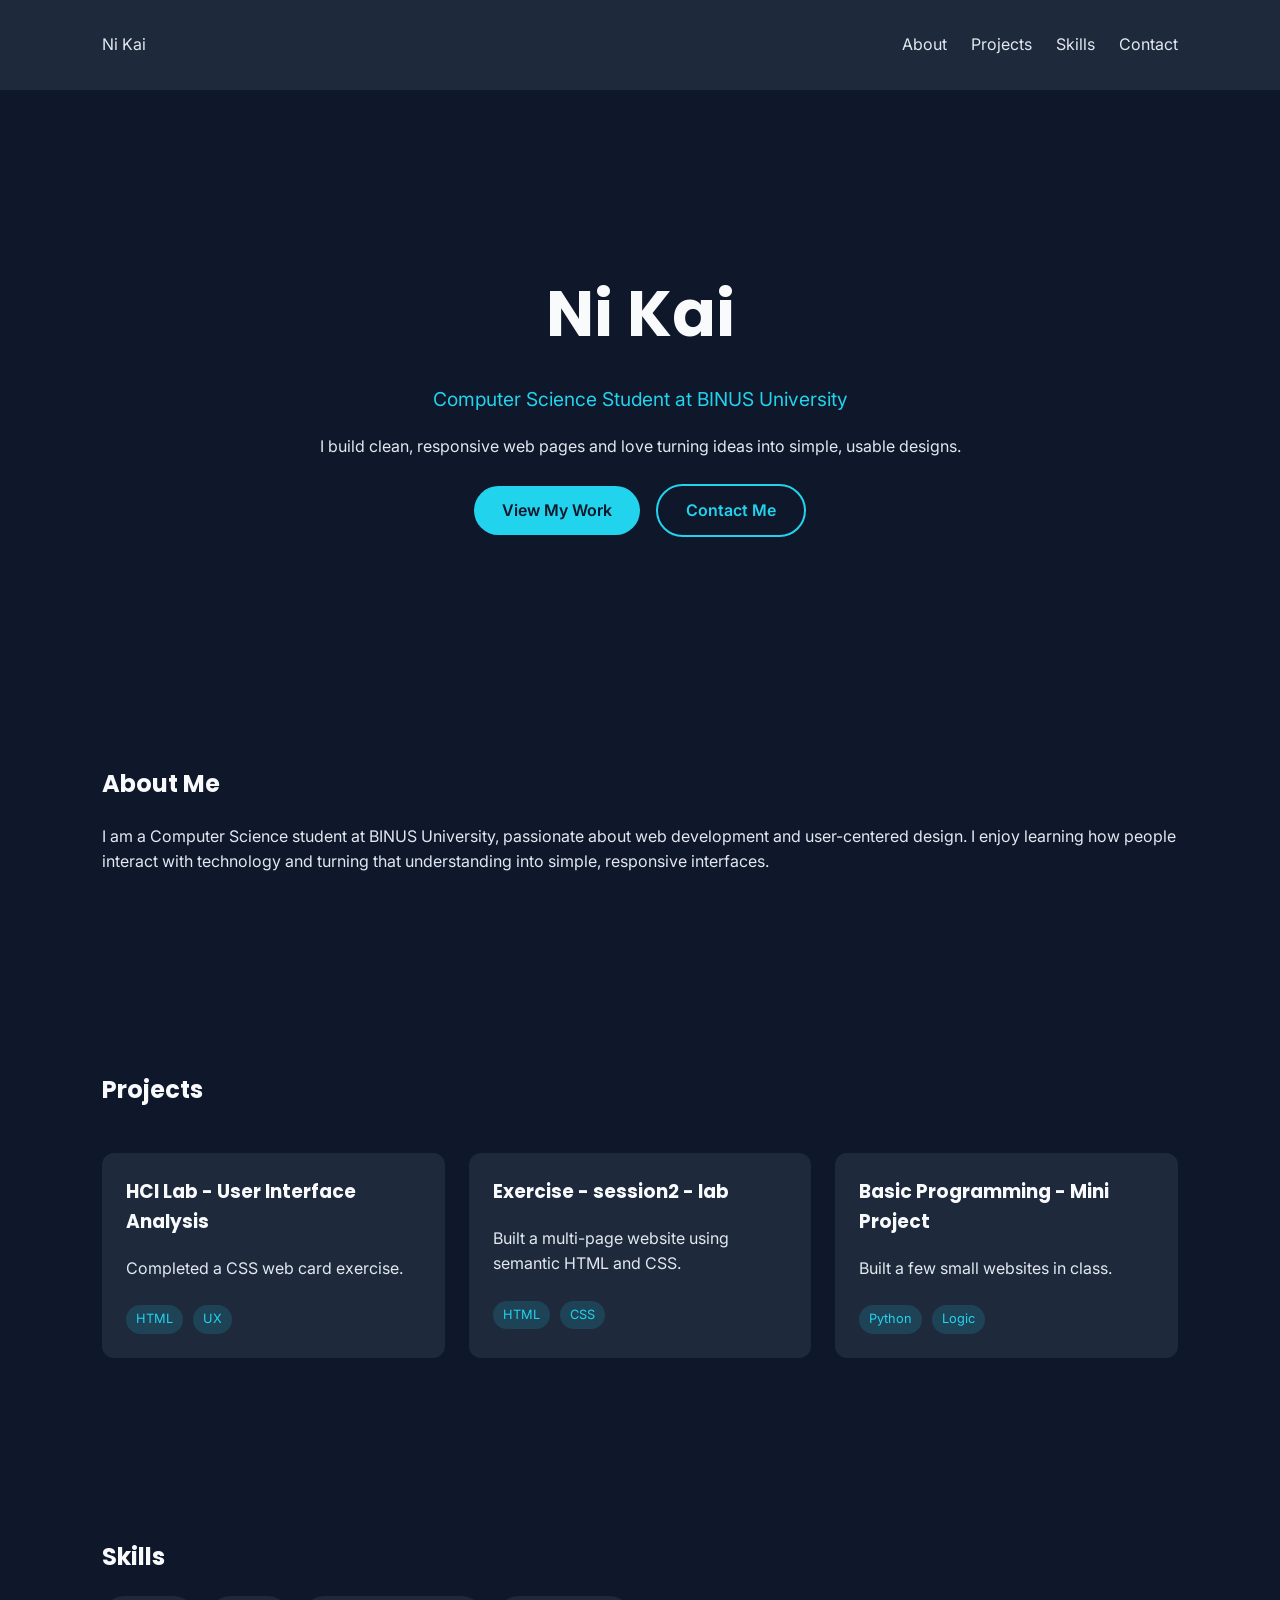
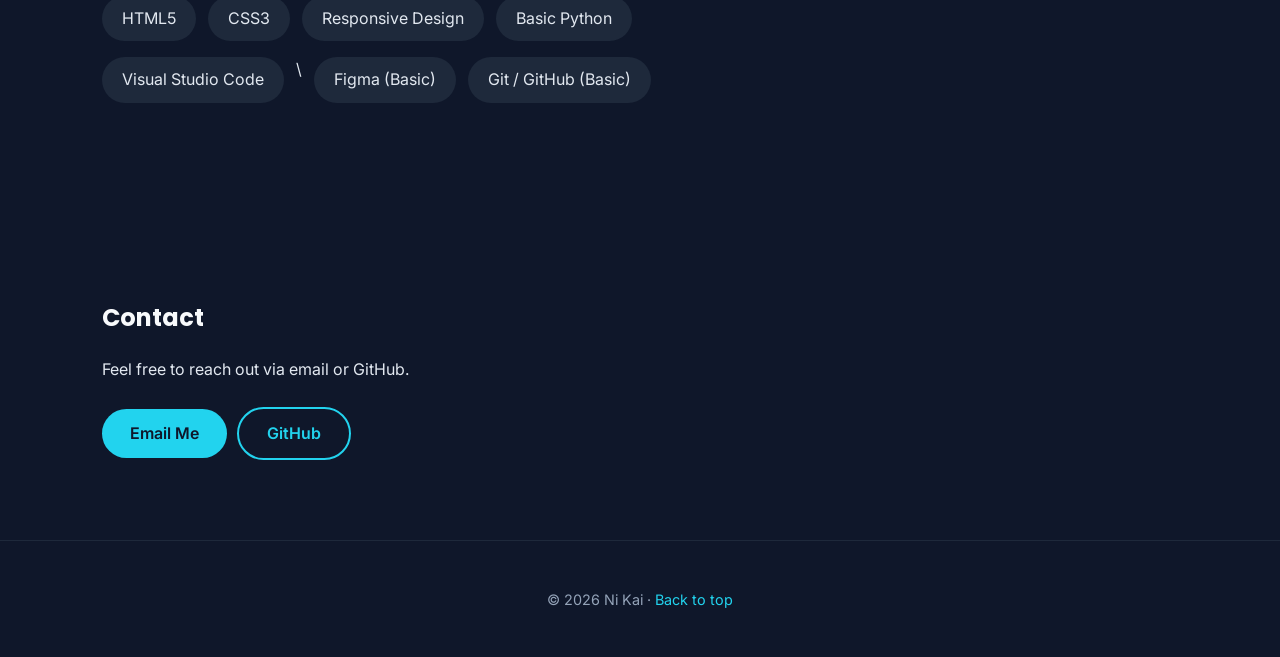
==== index.html @ 9d046895 "Move files to repo root" ====
<!DOCTYPE html>
<html lang="en">
<head>
    <meta charset="UTF-8">
    <meta name="viewport" content="width=device-width, initial-scale=1.0">
    <title>Ni Kai | Portfolio</title>
    <link rel="preconnect" href="https://fonts.googleapis.com">
    <link href="https://fonts.googleapis.com/css2?family=Inter:wght@400;500&family=Poppins:wght@600;700&display=swap" rel="stylesheet">
    <link rel="stylesheet" href="style.css">
</head>
<body>
    <header>
        <nav>
            <div>Ni Kai</div>
            <ul>
                <li><a href="#about">About</a></li>
                <li><a href="#projects">Projects</a></li>
                <li><a href="#skills">Skills</a></li>
                <li><a href="#contact">Contact</a></li>
            </ul>
        </nav>
    </header>

    <main>
        <section id="home">
            <h1>Ni Kai</h1>
            <p class="hero-tagline">Computer Science Student at BINUS University</p>
            <p>I build clean, responsive web pages and love turning ideas into simple, usable designs.</p>
            <a href="#projects">View My Work</a>
            <a href="#contact">Contact Me</a>
        </section>
            <section id="about">
                <h2>About Me</h2>
                <p>I am a Computer Science student at BINUS University, passionate about web development and user-centered design. I enjoy learning how people interact with technology and turning that understanding into simple, responsive interfaces.</p>
        </section>

        <section id="projects">
            <h2>Projects</h2>

            <article>
            <h3>HCI Lab - User Interface Analysis</h3>
            <p>Completed a CSS web card exercise.</p>
            <span>HTML</span>
            <span>UX</span>
        </article>

        <article>
            <h3>Exercise - session2 - lab</h3>
            <p>Built a multi-page website using semantic HTML and CSS.</p>
            <span>HTML</span>
            <span>CSS</span>
        </article>

        <article>
            <h3>Basic Programming - Mini Project</h3>
            <p>Built a few small websites in class.</p>
            <span>Python</span>
            <span>Logic</span>
        </article>
    </section>
        <section id="skills">
            <h2>Skills</h2>
            <ul>
            <li>HTML5</li>
            <li>CSS3</li>
            <li>Responsive Design</li>
            <li>Basic Python</li>
        </ul>
        <ul>
            <li>Visual Studio Code</li>\
            <li>Figma (Basic)</li>
            <li>Git / GitHub (Basic)</li>
        </ul>
    </section>

    <section id="contact">
        <h2>Contact</h2>
        <p>Feel free to reach out via email or GitHub.</p>
        <a href="mailto:kai.ni@binus.ac.id">Email Me</a>
        <a href="https://github.com/nkznb" target="_blank">GitHub</a>
    </section>
    </main>
    <footer>
        <p>© 2026 Ni Kai · <a href="#home">Back to top</a></p>
    </footer>
</body>
</html>
---- style.css ----
:root {
    --bg: #0F172A;
    --surface: #1E293B;
    --accent: #22D3EE;
    --text: #E2E8F0;
    --heading: #F8FAFC;
}

body {
    margin: 0;
    background-color: var(--bg);
    color: var(--text);
    font-family: 'Inter', sans-serif;
    line-height: 1.6;
}

h1, h2, h3 {
    font-family: 'Poppins', sans-serif;
    color: var(--heading);
}
/* ===== 导航栏 ===== */
header {
    background-color: var(--surface);
    padding: 16px 8%;
}

nav {
    display: flex;
    justify-content: space-between;
    align-items: center;
}

nav ul {
    display: flex;
    gap: 24px;
    list-style: none;
}

nav a {
    color: var(--text);
    text-decoration: none;
}

nav a:hover {
    color: var(--accent);
}
/* ===== Hero 首屏 ===== */
#home {
    padding: 120px 8%;
    text-align: center;
}

#home h1 {
    font-size: clamp(2.5rem, 6vw, 4rem);
    margin-bottom: 8px;
}

.hero-tagline {
    color: var(--accent);
    font-size: 1.2rem;
}

#home a {
    display: inline-block;
    background-color: var(--accent);
    color: var(--bg);
    padding: 12px 28px;
    border-radius: 999px;
    text-decoration: none;
    font-weight: 600;
    margin: 8px 6px;
}

#home a:last-of-type {
    background-color: transparent;
    color: var(--accent);
    border: 2px solid var(--accent);
}
/* ===== 区块通用间距 ===== */
section {
    padding: 80px 8%;
}

/* ===== Projects 卡片 ===== */
#projects {
    display: flex;
    flex-wrap: wrap;
    gap: 24px;
}

#projects h2 {
    width: 100%;
}

article {
    flex: 1 1 250px;
    background-color: var(--surface);
    padding: 24px;
    border-radius: 12px;
    transition: transform 0.3s, box-shadow 0.3s;
}

article:hover {
    transform: translateY(-6px);
    box-shadow: 0 10px 25px rgba(0, 0, 0, 0.4);
}

article h3 {
    margin-top: 0;
}

article span {
    display: inline-block;
    background-color: rgba(34, 211, 238, 0.15);
    color: var(--accent);
    font-size: 0.8rem;
    padding: 4px 10px;
    border-radius: 999px;
    margin: 8px 6px 0 0;
}
/* ===== Skills ===== */
#skills ul {
    display: flex;
    flex-wrap: wrap;
    gap: 12px;
    list-style: none;
    padding: 0;
}

#skills li {
    background-color: var(--surface);
    padding: 10px 20px;
    border-radius: 999px;
}

/* ===== Contact ===== */
#contact a {
    display: inline-block;
    margin: 8px 6px 0 0;
    padding: 12px 28px;
    border-radius: 999px;
    text-decoration: none;
    font-weight: 600;
}

#contact a:first-of-type {
    background-color: var(--accent);
    color: var(--bg);
}

#contact a:last-of-type {
    border: 2px solid var(--accent);
    color: var(--accent);
}

/* ===== Footer ===== */
footer {
    text-align: center;
    padding: 32px 8%;
    border-top: 1px solid var(--surface);
    color: #94A3B8;
    font-size: 0.9rem;
}

footer a {
    color: var(--accent);
    text-decoration: none;
}

/* ===== 响应式：手机端 ===== */
@media (max-width: 768px) {
    nav {
        flex-direction: column;
        gap: 12px;
    }

    #home {
        padding: 80px 8%;
    }

    section {
        padding: 56px 8%;
    }
}
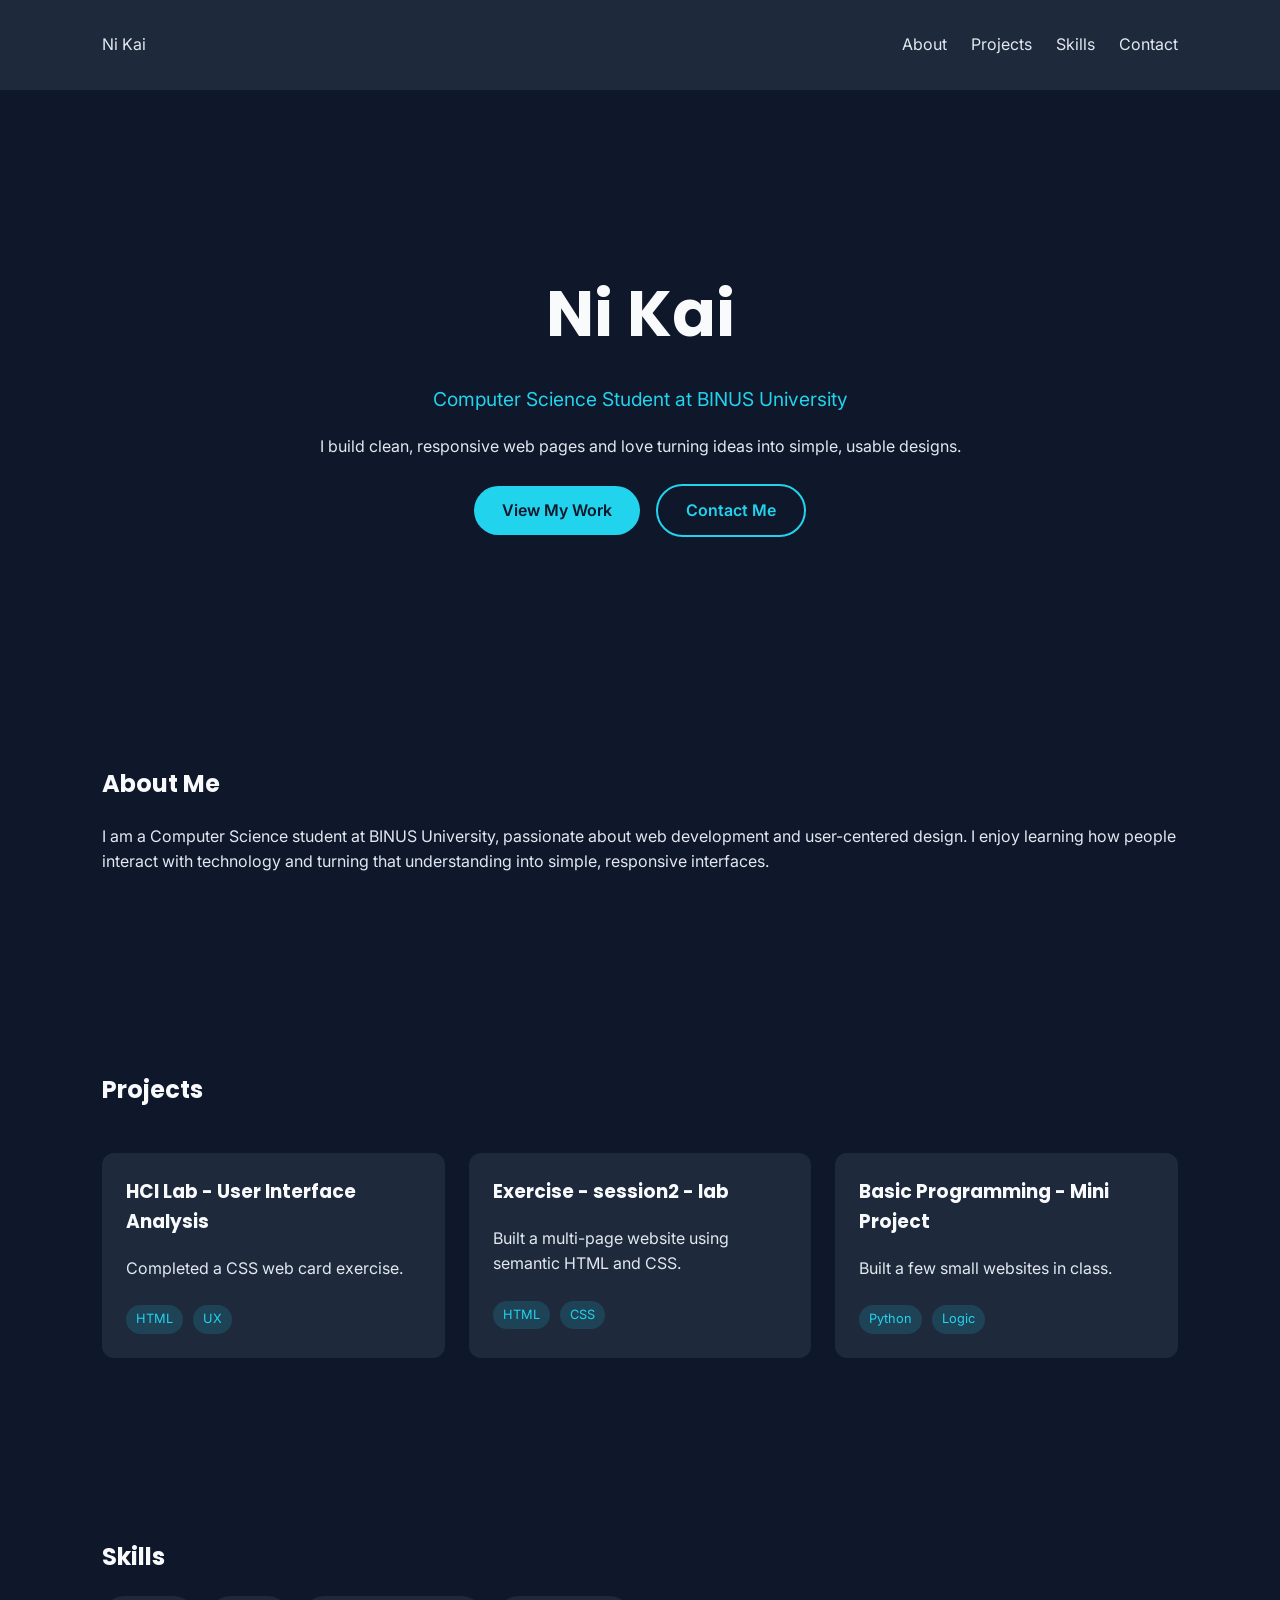
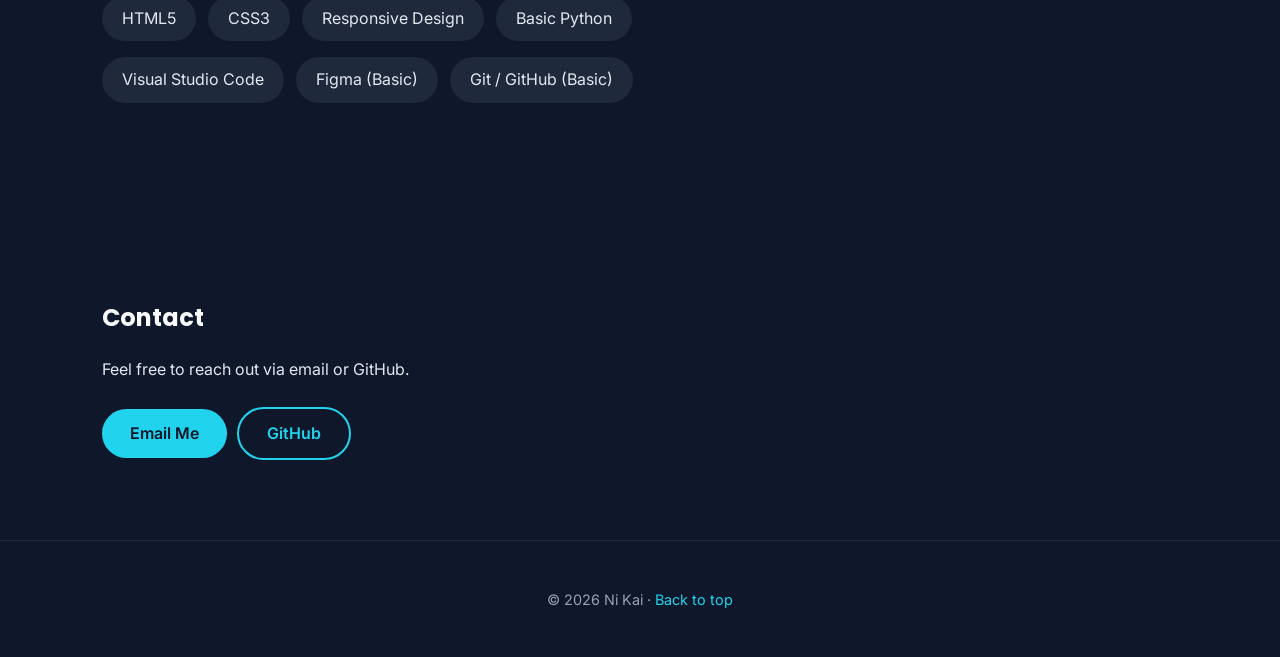
==== commit 9c0758de: "Update index.html" ====
--- a/index.html
+++ b/index.html
@@ -67,7 +67,7 @@
             <li>Basic Python</li>
         </ul>
         <ul>
-            <li>Visual Studio Code</li>\
+            <li>Visual Studio Code</li>
             <li>Figma (Basic)</li>
             <li>Git / GitHub (Basic)</li>
         </ul>
@@ -84,4 +84,4 @@
         <p>© 2026 Ni Kai · <a href="#home">Back to top</a></p>
     </footer>
 </body>
-</html>+</html>
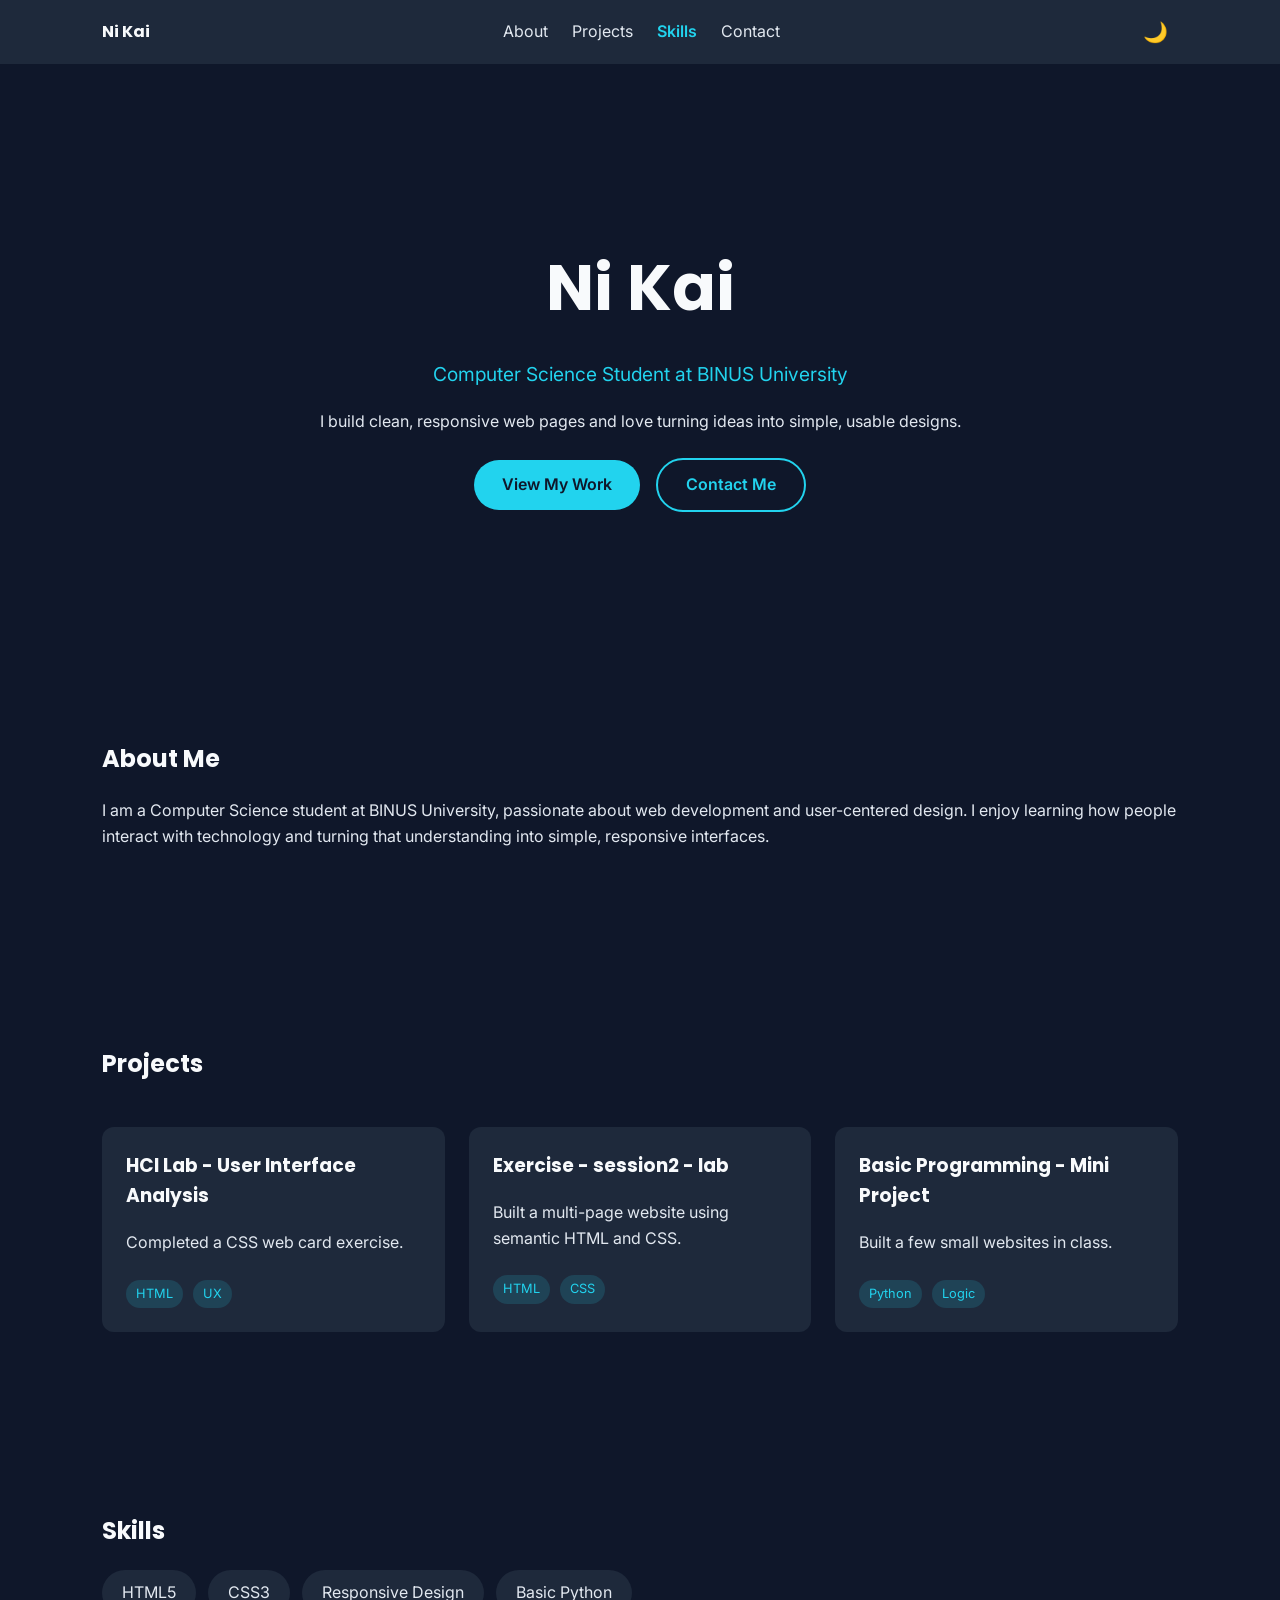
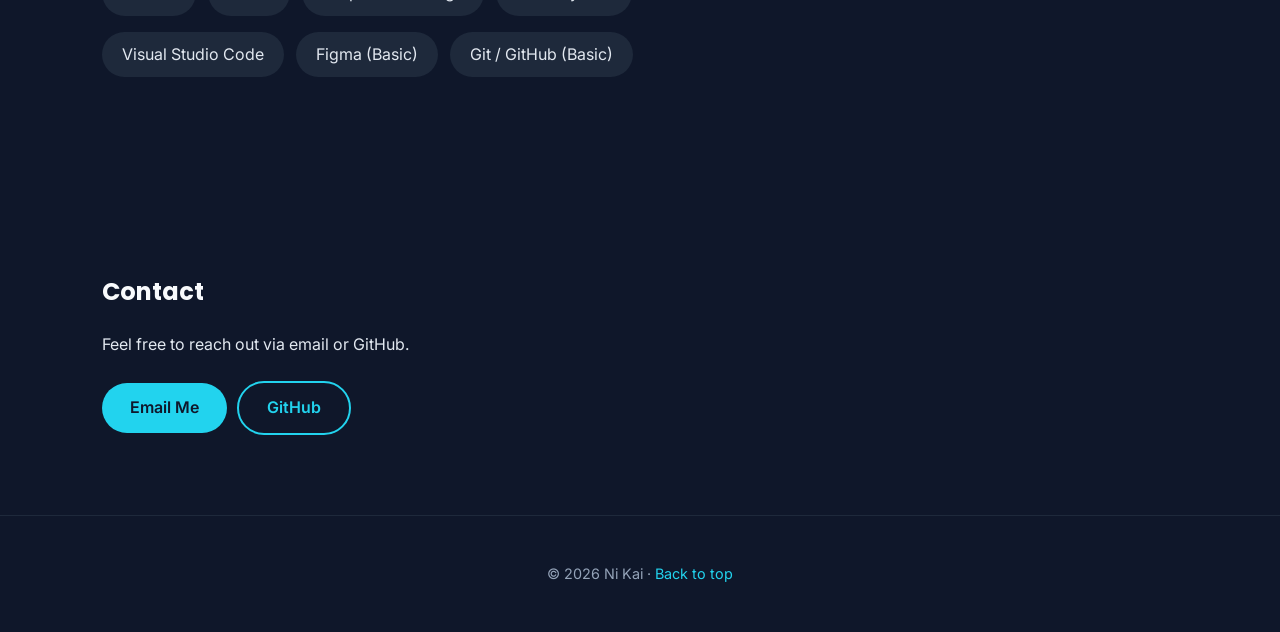
==== commit 9ae983b5: "Add JavaScript interactions: mobile menu, smooth scroll, back-to-top, reveal animation, active nav h" ====
--- a/index.html
+++ b/index.html
@@ -4,6 +4,7 @@
     <meta charset="UTF-8">
     <meta name="viewport" content="width=device-width, initial-scale=1.0">
     <title>Ni Kai | Portfolio</title>
+    <link rel="icon" href="data:,">
     <link rel="preconnect" href="https://fonts.googleapis.com">
     <link href="https://fonts.googleapis.com/css2?family=Inter:wght@400;500&family=Poppins:wght@600;700&display=swap" rel="stylesheet">
     <link rel="stylesheet" href="style.css">
@@ -11,13 +12,17 @@
 <body>
     <header>
         <nav>
-            <div>Ni Kai</div>
-            <ul>
+            <div class="logo">Ni Kai</div>
+            <ul id="nav-menu">
                 <li><a href="#about">About</a></li>
                 <li><a href="#projects">Projects</a></li>
                 <li><a href="#skills">Skills</a></li>
                 <li><a href="#contact">Contact</a></li>
             </ul>
+            <div class="nav-actions">
+                <button id="theme-toggle" type="button" aria-label="Toggle color theme" aria-pressed="false">🌙</button>
+                <button id="nav-toggle" type="button" aria-label="Toggle navigation menu" aria-expanded="false">☰</button>
+            </div>
         </nav>
     </header>
 
@@ -29,59 +34,66 @@
             <a href="#projects">View My Work</a>
             <a href="#contact">Contact Me</a>
         </section>
-            <section id="about">
-                <h2>About Me</h2>
-                <p>I am a Computer Science student at BINUS University, passionate about web development and user-centered design. I enjoy learning how people interact with technology and turning that understanding into simple, responsive interfaces.</p>
+
+        <section id="about">
+            <h2>About Me</h2>
+            <p>I am a Computer Science student at BINUS University, passionate about web development and user-centered design. I enjoy learning how people interact with technology and turning that understanding into simple, responsive interfaces.</p>
         </section>
 
         <section id="projects">
             <h2>Projects</h2>
 
             <article>
-            <h3>HCI Lab - User Interface Analysis</h3>
-            <p>Completed a CSS web card exercise.</p>
-            <span>HTML</span>
-            <span>UX</span>
-        </article>
+                <h3>HCI Lab - User Interface Analysis</h3>
+                <p>Completed a CSS web card exercise.</p>
+                <span>HTML</span>
+                <span>UX</span>
+            </article>
 
-        <article>
-            <h3>Exercise - session2 - lab</h3>
-            <p>Built a multi-page website using semantic HTML and CSS.</p>
-            <span>HTML</span>
-            <span>CSS</span>
-        </article>
+            <article>
+                <h3>Exercise - session2 - lab</h3>
+                <p>Built a multi-page website using semantic HTML and CSS.</p>
+                <span>HTML</span>
+                <span>CSS</span>
+            </article>
 
-        <article>
-            <h3>Basic Programming - Mini Project</h3>
-            <p>Built a few small websites in class.</p>
-            <span>Python</span>
-            <span>Logic</span>
-        </article>
-    </section>
+            <article>
+                <h3>Basic Programming - Mini Project</h3>
+                <p>Built a few small websites in class.</p>
+                <span>Python</span>
+                <span>Logic</span>
+            </article>
+        </section>
+
         <section id="skills">
             <h2>Skills</h2>
             <ul>
-            <li>HTML5</li>
-            <li>CSS3</li>
-            <li>Responsive Design</li>
-            <li>Basic Python</li>
-        </ul>
-        <ul>
-            <li>Visual Studio Code</li>
-            <li>Figma (Basic)</li>
-            <li>Git / GitHub (Basic)</li>
-        </ul>
-    </section>
+                <li>HTML5</li>
+                <li>CSS3</li>
+                <li>Responsive Design</li>
+                <li>Basic Python</li>
+            </ul>
+            <ul>
+                <li>Visual Studio Code</li>
+                <li>Figma (Basic)</li>
+                <li>Git / GitHub (Basic)</li>
+            </ul>
+        </section>
 
-    <section id="contact">
-        <h2>Contact</h2>
-        <p>Feel free to reach out via email or GitHub.</p>
-        <a href="mailto:kai.ni@binus.ac.id">Email Me</a>
-        <a href="https://github.com/nkznb" target="_blank">GitHub</a>
-    </section>
+        <section id="contact">
+            <h2>Contact</h2>
+            <p>Feel free to reach out via email or GitHub.</p>
+            <a href="mailto:kai.ni@binus.ac.id">Email Me</a>
+            <a href="https://github.com/nkznb" target="_blank" rel="noopener noreferrer">GitHub</a>
+        </section>
     </main>
+
     <footer>
         <p>© 2026 Ni Kai · <a href="#home">Back to top</a></p>
     </footer>
+
+    <button id="back-to-top" type="button" aria-label="Back to top">↑</button>
+
+    <script src="script.js"></script>
 </body>
 </html>
--- a/style.css
+++ b/style.css
@@ -1,9 +1,25 @@
+html {
+    scroll-behavior: smooth;
+}
+
 :root {
     --bg: #0F172A;
     --surface: #1E293B;
     --accent: #22D3EE;
     --text: #E2E8F0;
     --heading: #F8FAFC;
+    --muted: #94A3B8;
+    --border: #1E293B;
+}
+
+[data-theme="light"] {
+    --bg: #F1F5F9;
+    --surface: #FFFFFF;
+    --accent: #0891B2;
+    --text: #334155;
+    --heading: #0F172A;
+    --muted: #64748B;
+    --border: #E2E8F0;
 }
 
 body {
@@ -18,6 +34,7 @@
     font-family: 'Poppins', sans-serif;
     color: var(--heading);
 }
+
 /* ===== 导航栏 ===== */
 header {
     background-color: var(--surface);
@@ -28,12 +45,22 @@
     display: flex;
     justify-content: space-between;
     align-items: center;
+    gap: 16px;
+    flex-wrap: wrap;
+}
+
+.logo {
+    font-family: 'Poppins', sans-serif;
+    font-weight: 700;
+    color: var(--heading);
 }
 
 nav ul {
     display: flex;
     gap: 24px;
     list-style: none;
+    margin: 0;
+    padding: 0;
 }
 
 nav a {
@@ -44,6 +71,38 @@
 nav a:hover {
     color: var(--accent);
 }
+
+nav a.active {
+    color: var(--accent);
+    font-weight: 600;
+}
+
+.nav-actions {
+    display: flex;
+    align-items: center;
+    gap: 8px;
+}
+
+#theme-toggle,
+#nav-toggle {
+    background: transparent;
+    border: none;
+    cursor: pointer;
+    color: var(--heading);
+    font-size: 1.25rem;
+    line-height: 1;
+    padding: 6px 10px;
+}
+
+#theme-toggle:hover,
+#nav-toggle:hover {
+    color: var(--accent);
+}
+
+#nav-toggle {
+    display: none;
+}
+
 /* ===== Hero 首屏 ===== */
 #home {
     padding: 120px 8%;
@@ -76,6 +135,7 @@
     color: var(--accent);
     border: 2px solid var(--accent);
 }
+
 /* ===== 区块通用间距 ===== */
 section {
     padding: 80px 8%;
@@ -118,6 +178,7 @@
     border-radius: 999px;
     margin: 8px 6px 0 0;
 }
+
 /* ===== Skills ===== */
 #skills ul {
     display: flex;
@@ -157,21 +218,88 @@
 footer {
     text-align: center;
     padding: 32px 8%;
-    border-top: 1px solid var(--surface);
-    color: #94A3B8;
+    border-top: 1px solid var(--border);
+    color: var(--muted);
     font-size: 0.9rem;
 }
 
 footer a {
     color: var(--accent);
     text-decoration: none;
+}
+
+/* ===== 回到顶部按钮 ===== */
+#back-to-top {
+    position: fixed;
+    right: 24px;
+    bottom: 24px;
+    width: 44px;
+    height: 44px;
+    border-radius: 50%;
+    border: 2px solid var(--accent);
+    background-color: var(--surface);
+    color: var(--accent);
+    font-size: 1.2rem;
+    cursor: pointer;
+    display: none;
+    z-index: 100;
+}
+
+#back-to-top.show {
+    display: block;
+}
+
+/* ===== 滚动进场动画 ===== */
+.reveal {
+    opacity: 0;
+    transform: translateY(28px);
+    transition: opacity 0.6s ease, transform 0.6s ease;
+}
+
+.reveal.visible {
+    opacity: 1;
+    transform: translateY(0);
+}
+
+@media (prefers-reduced-motion: reduce) {
+    .reveal {
+        opacity: 1;
+        transform: none;
+        transition: none;
+    }
 }
 
 /* ===== 响应式：手机端 ===== */
 @media (max-width: 768px) {
     nav {
         flex-direction: column;
+        align-items: stretch;
         gap: 12px;
+    }
+
+    .logo {
+        order: 1;
+    }
+
+    .nav-actions {
+        order: 2;
+        justify-content: flex-end;
+    }
+
+    #nav-menu {
+        order: 3;
+        display: none;
+        width: 100%;
+        flex-direction: column;
+        gap: 12px;
+    }
+
+    #nav-menu.nav-open {
+        display: flex;
+    }
+
+    #nav-toggle {
+        display: block;
     }
 
     #home {
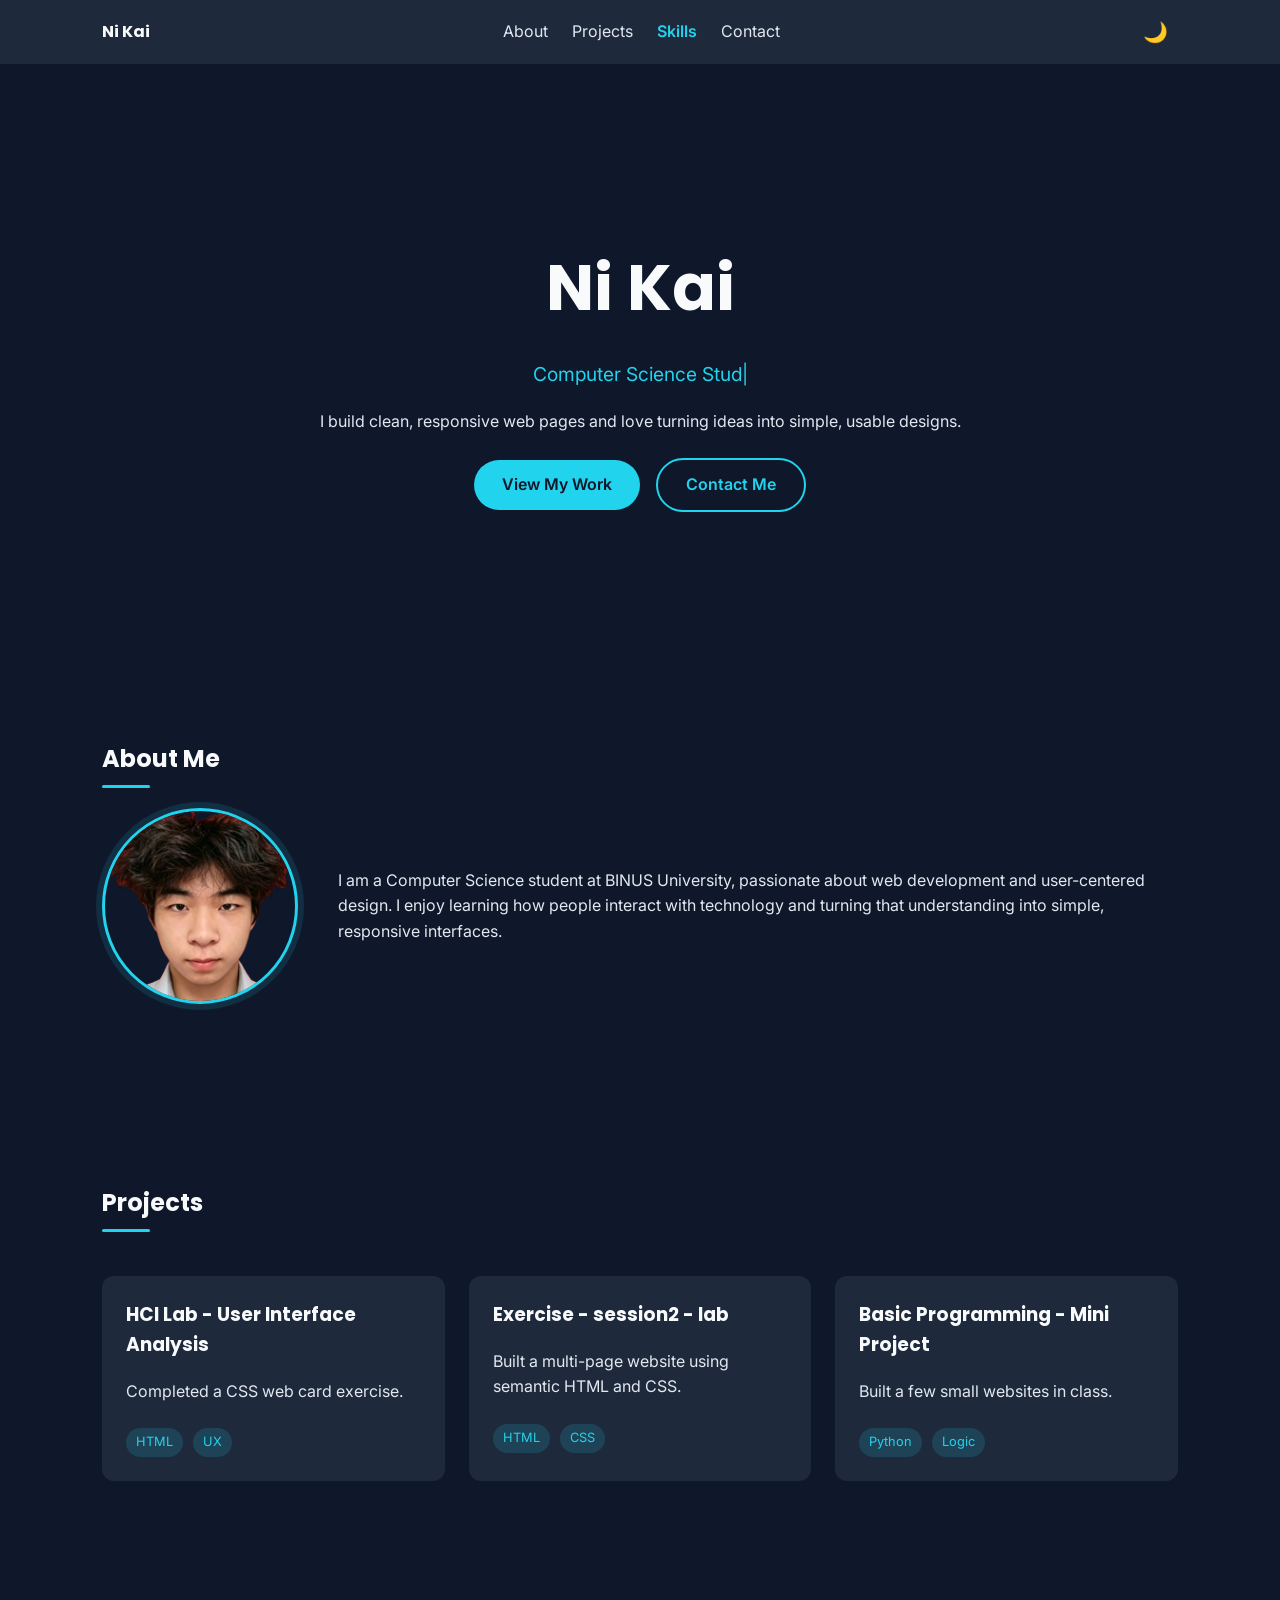
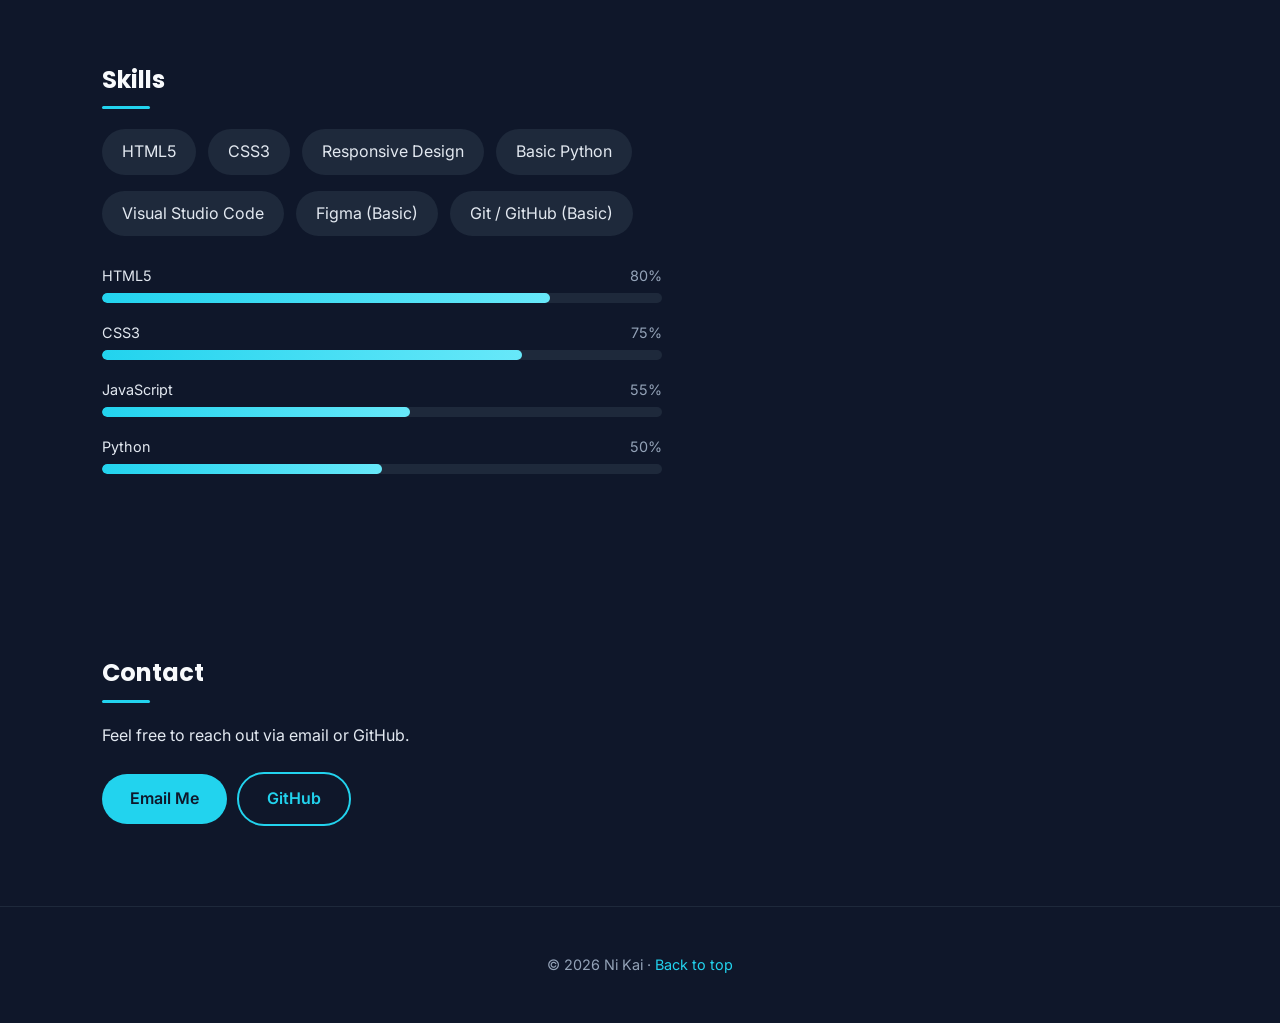
==== commit 97058f5e: "Add profile photo, sticky header, typewriter tagline, animated skill bars" ====
--- a/index.html
+++ b/index.html
@@ -29,7 +29,7 @@
     <main>
         <section id="home">
             <h1>Ni Kai</h1>
-            <p class="hero-tagline">Computer Science Student at BINUS University</p>
+            <p class="hero-tagline"><span id="typewriter"></span><span class="type-cursor" aria-hidden="true">|</span></p>
             <p>I build clean, responsive web pages and love turning ideas into simple, usable designs.</p>
             <a href="#projects">View My Work</a>
             <a href="#contact">Contact Me</a>
@@ -37,7 +37,12 @@
 
         <section id="about">
             <h2>About Me</h2>
-            <p>I am a Computer Science student at BINUS University, passionate about web development and user-centered design. I enjoy learning how people interact with technology and turning that understanding into simple, responsive interfaces.</p>
+            <div class="about-wrap">
+                <img class="profile-photo" src="images/profile.png" alt="Portrait of Ni Kai" width="400" height="400">
+                <div class="about-text">
+                    <p>I am a Computer Science student at BINUS University, passionate about web development and user-centered design. I enjoy learning how people interact with technology and turning that understanding into simple, responsive interfaces.</p>
+                </div>
+            </div>
         </section>
 
         <section id="projects">
@@ -78,6 +83,24 @@
                 <li>Figma (Basic)</li>
                 <li>Git / GitHub (Basic)</li>
             </ul>
+            <div class="skill-bars">
+                <div class="skill-bar">
+                    <div class="skill-bar-label"><span>HTML5</span><span class="skill-level">80%</span></div>
+                    <div class="track"><div class="fill" data-level="80"></div></div>
+                </div>
+                <div class="skill-bar">
+                    <div class="skill-bar-label"><span>CSS3</span><span class="skill-level">75%</span></div>
+                    <div class="track"><div class="fill" data-level="75"></div></div>
+                </div>
+                <div class="skill-bar">
+                    <div class="skill-bar-label"><span>JavaScript</span><span class="skill-level">55%</span></div>
+                    <div class="track"><div class="fill" data-level="55"></div></div>
+                </div>
+                <div class="skill-bar">
+                    <div class="skill-bar-label"><span>Python</span><span class="skill-level">50%</span></div>
+                    <div class="track"><div class="fill" data-level="50"></div></div>
+                </div>
+            </div>
         </section>
 
         <section id="contact">
--- a/style.css
+++ b/style.css
@@ -35,10 +35,34 @@
     color: var(--heading);
 }
 
+h2 {
+    position: relative;
+    padding-bottom: 10px;
+}
+
+h2::after {
+    content: "";
+    position: absolute;
+    left: 0;
+    bottom: 0;
+    width: 48px;
+    height: 3px;
+    border-radius: 2px;
+    background-color: var(--accent);
+}
+
 /* ===== 导航栏 ===== */
 header {
+    position: sticky;
+    top: 0;
+    z-index: 50;
     background-color: var(--surface);
     padding: 16px 8%;
+    transition: box-shadow 0.3s ease;
+}
+
+header.scrolled {
+    box-shadow: 0 6px 18px rgba(0, 0, 0, 0.35);
 }
 
 nav {
@@ -119,6 +143,16 @@
     font-size: 1.2rem;
 }
 
+.type-cursor {
+    color: var(--accent);
+    animation: blink 1s step-end infinite;
+}
+
+@keyframes blink {
+    0%, 100% { opacity: 1; }
+    50% { opacity: 0; }
+}
+
 #home a {
     display: inline-block;
     background-color: var(--accent);
@@ -139,6 +173,33 @@
 /* ===== 区块通用间距 ===== */
 section {
     padding: 80px 8%;
+}
+
+/* ===== About 头像介绍 ===== */
+.about-wrap {
+    display: flex;
+    align-items: center;
+    gap: 40px;
+    flex-wrap: wrap;
+}
+
+.profile-photo {
+    width: 190px;
+    height: 190px;
+    border-radius: 50%;
+    object-fit: cover;
+    border: 3px solid var(--accent);
+    box-shadow: 0 0 0 6px rgba(34, 211, 238, 0.12);
+    flex-shrink: 0;
+    transition: transform 0.3s ease;
+}
+
+.profile-photo:hover {
+    transform: scale(1.05);
+}
+
+.about-text {
+    flex: 1 1 280px;
 }
 
 /* ===== Projects 卡片 ===== */
@@ -192,6 +253,39 @@
     background-color: var(--surface);
     padding: 10px 20px;
     border-radius: 999px;
+}
+
+.skill-bars {
+    margin-top: 28px;
+    display: grid;
+    gap: 18px;
+    max-width: 560px;
+}
+
+.skill-bar-label {
+    display: flex;
+    justify-content: space-between;
+    font-size: 0.9rem;
+    margin-bottom: 6px;
+}
+
+.skill-level {
+    color: var(--muted);
+}
+
+.track {
+    background-color: var(--surface);
+    border-radius: 999px;
+    height: 10px;
+    overflow: hidden;
+}
+
+.fill {
+    height: 100%;
+    width: 0;
+    border-radius: 999px;
+    background: linear-gradient(90deg, var(--accent), #67E8F9);
+    transition: width 1s ease;
 }
 
 /* ===== Contact ===== */
@@ -309,4 +403,14 @@
     section {
         padding: 56px 8%;
     }
-}
+
+    .about-wrap {
+        flex-direction: column;
+        text-align: center;
+    }
+
+    .profile-photo {
+        width: 150px;
+        height: 150px;
+    }
+}
